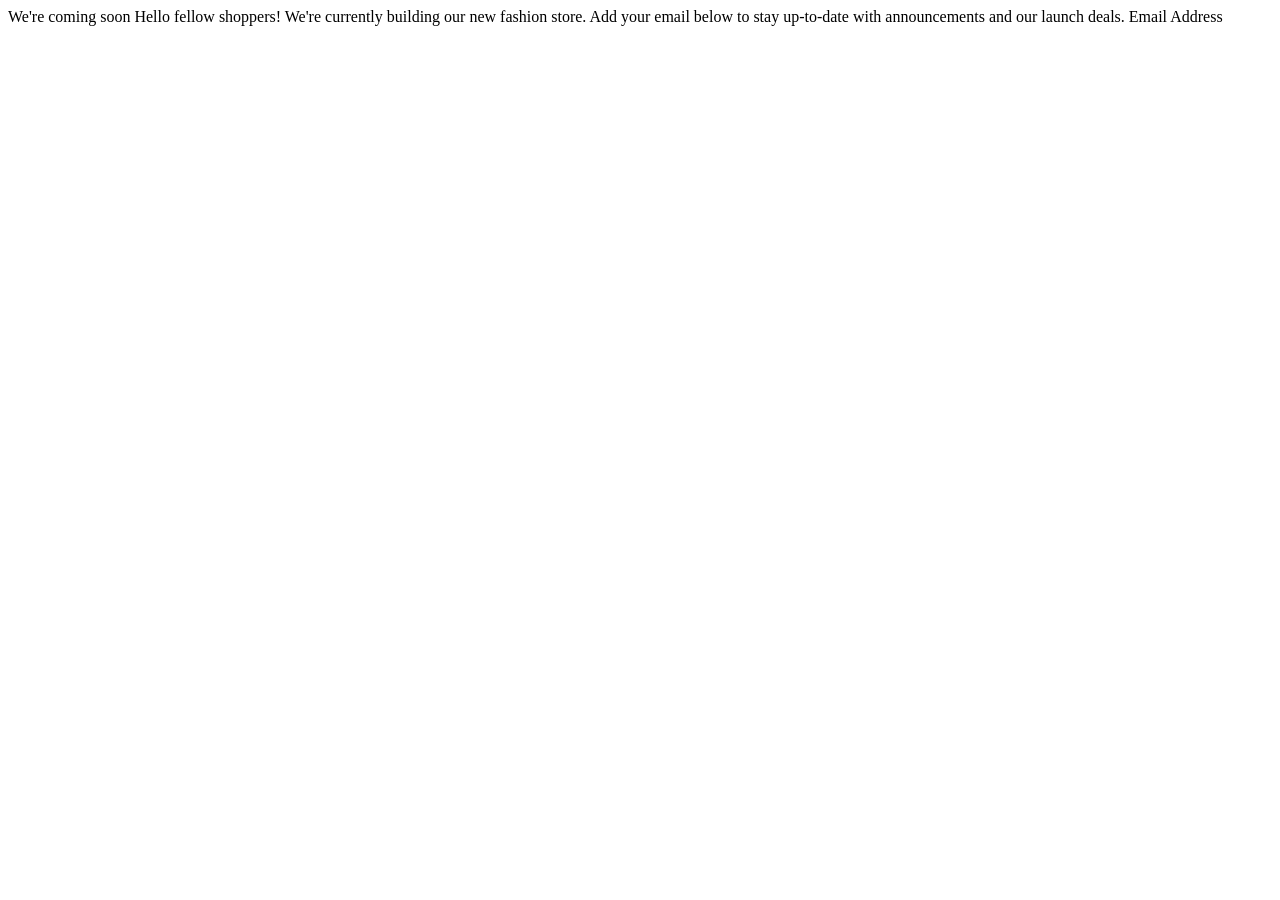
==== index.html @ 8860f9f2 "pushing files to remote" ====
<!DOCTYPE html>
<html lang="en">

<head>
    <meta charset="UTF-8">
    <meta name="viewport" content="width=device-width, initial-scale=1.0">
    <!-- displays site properly based on user's device -->

    <link rel="icon" type="image/png" sizes="32x32" href="./images/favicon-32x32.png">
    <link rel="stylesheet" href="styles.css">
    <title>Frontend Mentor | Base Apparel coming soon page</title>

</head>

<body>

    We're coming soon Hello fellow shoppers! We're currently building our new fashion store. Add your email below to stay up-to-date with announcements and our launch deals. Email Address

    <footer>
        <!--<p class="attribution">
            Challenge by <a href="https://www.frontendmentor.io?ref=challenge" target="_blank">Frontend Mentor</a>. Coded by <a href="#">Your Name Here</a>.
        </p>-->
    </footer>
</body>

</html>
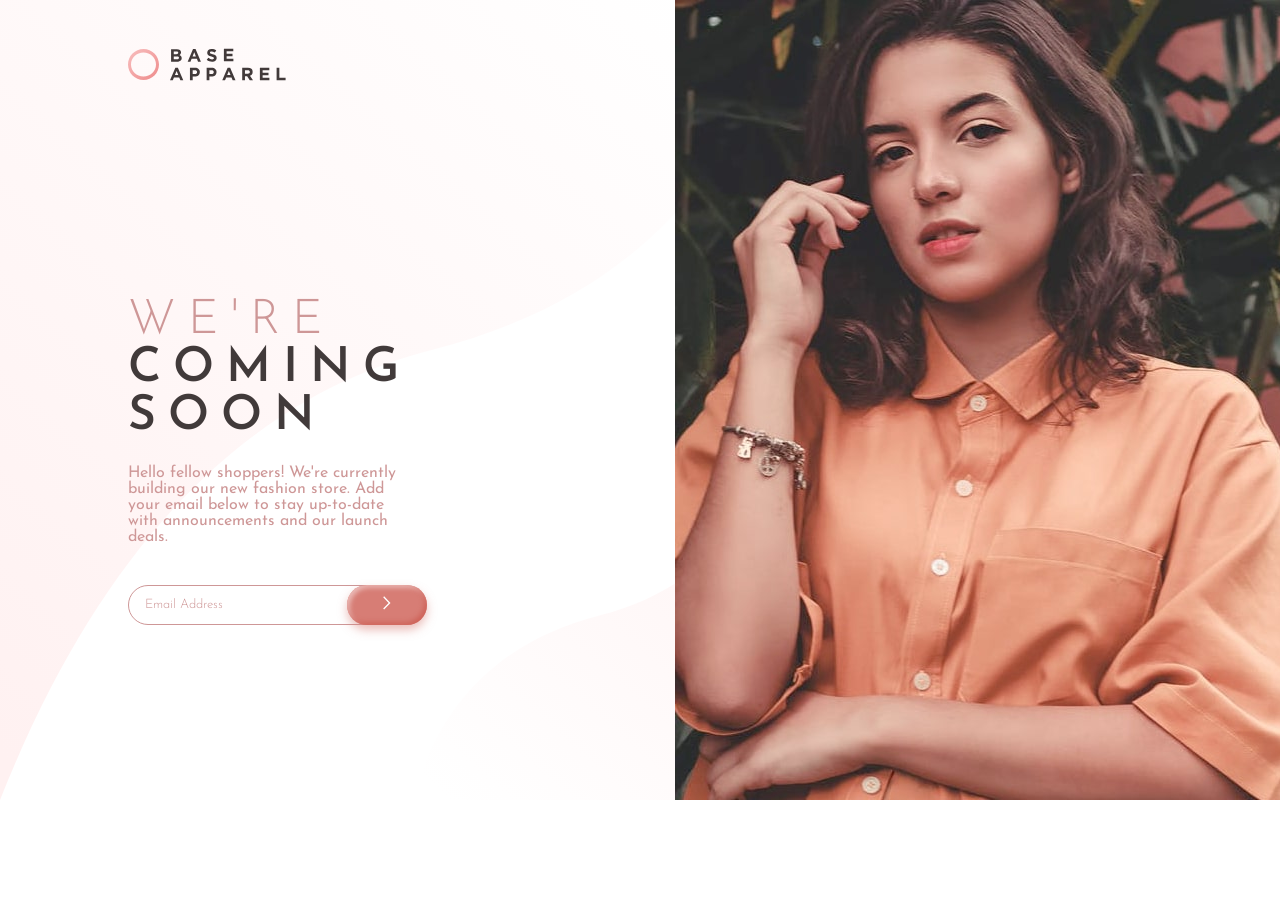
==== commit 9df333a9: "final solution" ====
--- a/index.html
+++ b/index.html
@@ -13,14 +13,31 @@
 </head>
 
 <body>
+    <main>
+        <div class="logo">
+            <img src="images/logo.svg" alt="logo">
+        </div>
+        <article>
+            <h1><span>We're</span> coming soon</h1>
+            <p>Hello fellow shoppers! We're currently building our new fashion store. Add your email below to stay up-to-date with announcements and our launch deals.</p>
+            <form novalidate>
+                <input type="email" placeholder="Email Address">
+                <span class="validity"></span>
+                <button type="submit"><img src="images/icon-arrow.svg" alt="submit button"></button>
+            </form>
+        </article>
+        <aside>
+            <img src="images/hero-desktop.jpg" alt="" role="presentation" class="img-desktop">
+            <img src="images/hero-mobile.jpg" alt="" role="presentation" class="img-mobile">
+        </aside>
 
-    We're coming soon Hello fellow shoppers! We're currently building our new fashion store. Add your email below to stay up-to-date with announcements and our launch deals. Email Address
-
+    </main>
     <footer>
         <!--<p class="attribution">
             Challenge by <a href="https://www.frontendmentor.io?ref=challenge" target="_blank">Frontend Mentor</a>. Coded by <a href="#">Your Name Here</a>.
         </p>-->
     </footer>
+    <script src="script.js"></script>
 </body>
 
 </html>
--- a/styles.css
+++ b/styles.css
@@ -0,0 +1,188 @@
+@font-face {
+    font-family: 'JS-SB';
+    src: url('fonts/JosefinSans-SemiBold.eot');
+    src: url('fonts/JosefinSans-SemiBold.eot?#iefix') format('embedded-opentype'), url('fonts/JosefinSans-SemiBold.woff2') format('woff2'), url('fonts/JosefinSans-SemiBold.woff') format('woff'), url('fonts/JosefinSans-SemiBold.ttf') format('truetype');
+    font-weight: 600;
+}
+
+@font-face {
+    font-family: 'JS-L';
+    src: url('fonts/JosefinSans-Light.eot');
+    src: url('fonts/JosefinSans-Light.eot?#iefix') format('embedded-opentype'), url('fonts/JosefinSans-Light.woff2') format('woff2'), url('fonts/JosefinSans-Light.woff') format('woff'), url('fonts/JosefinSans-Light.ttf') format('truetype');
+    font-weight: 300;
+}
+
+@font-face {
+    font-family: 'JS-R';
+    src: url('fonts/JosefinSans-Regular.eot');
+    src: url('fonts/JosefinSans-Regular.eot?#iefix') format('embedded-opentype'), url('fonts/JosefinSans-Regular.woff2') format('woff2'), url('fonts/JosefinSans-Regular.woff') format('woff'), url('fonts/JosefinSans-Regular.ttf') format('truetype');
+    font-weight: normal;
+}
+
+:root {
+    --desaturated-red: hsl(0, 36%, 70%);
+    --soft-red: hsl(0, 93%, 68%);
+    --dark-grayish-red: hsl(0, 6%, 24%);
+    --linear-1: linear-gradient(135deg, hsl(0, 0%, 100%), hsl(0, 100%, 98%));
+    --linear-2: linear-gradient(135deg, hsl(0, 80%, 86%), hsl(0, 74%, 74%));
+}
+
+*,
+*::before,
+*::after {
+    box-sizing: border-box;
+}
+
+body {
+    margin: 0;
+    background: url(images/bg-pattern-desktop.svg) no-repeat;
+    max-height: 100vh;
+}
+
+main {
+    display: grid;
+    column-gap: 2rem;
+    grid-template-areas: "logo aside""article aside";
+}
+
+.logo {
+    grid-area: logo;
+    padding: 3rem 14.5rem 0 8rem;
+}
+
+aside {
+    grid-area: aside;
+}
+
+h1 {
+    font-family: "JS-SB";
+    text-transform: uppercase;
+    font-size: 3rem;
+    letter-spacing: .75rem;
+    margin: 5rem 0 .5rem;
+    color: var(--dark-grayish-red);
+}
+
+span {
+    color: var(--desaturated-red);
+    font-family: "JS-L";
+    font-weight: 100;
+}
+
+p {
+    color: var(--desaturated-red);
+    font-family: 'JS-R';
+    margin-bottom: 2.5rem;
+}
+
+.img-mobile {
+    display: none;
+}
+
+.img-desktop {
+    max-height: 100vh;
+    max-width: 50vw;
+}
+
+article {
+    grid-area: article;
+    display: flex;
+    flex-direction: column;
+    padding: 0 14.5rem 3rem 8rem;
+}
+
+form {
+    position: relative;
+}
+
+input {
+    height: 2.5rem;
+    border-radius: 2rem;
+    width: 100%;
+    padding: 0 1rem;
+    border: var(--desaturated-red) 1px solid;
+    font-family: "JS-SB";
+    color: var(--dark-grayish-red);
+}
+
+input::placeholder {
+    font-family: "JS-L";
+    color: var(--desaturated-red);
+}
+
+button {
+    height: 2.5rem;
+    width: 5rem;
+    border-radius: 2rem;
+    box-shadow: inset -2.5px -2.5px 5px hsl(5, 55%, 55%, .75), 0 5px 10px hsl(5, 55%, 65%, .5), inset 2.5px 2.5px 5px hsl(5, 55%, 85%, .9);
+    border: none;
+    position: absolute;
+    top: 0;
+    right: -1rem;
+    background-color: hsl(5, 55%, 65%);
+    cursor: pointer;
+}
+
+button img {
+    margin: 0 auto;
+    width: .5rem;
+}
+
+.validity {
+    color: hsl(0, 100%, 50%, .75);
+    margin-left: 1rem;
+    font-size: .75rem;
+    font-family: "JS-SB";
+}
+
+input:focus {
+    border: var(--desaturated-red) 1px solid;
+    outline: none;
+}
+
+input:invalid {
+    border: 2px solid hsl(0, 100%, 50%, .75);
+}
+
+input:invalid+.validity::before {
+    content: url(images/icon-error.svg);
+    position: absolute;
+    right: 4.5rem;
+    top: .5rem;
+    color: red;
+}
+
+button:hover,
+button:focus {
+    background-color: hsl(5, 55%, 85%);
+    box-shadow: 0 10px 15px hsl(5, 55%, 55%, .5);
+    outline: none;
+}
+
+@media screen and (max-width: 745px) {
+    .img-desktop {
+        display: none;
+    }
+    .img-mobile {
+        display: block;
+        width: 100vw;
+    }
+    main {
+        display: flex;
+        flex-direction: column;
+    }
+    .logo {
+        padding: 2rem;
+    }
+    article {
+        order: 2;
+        padding: 0 2rem 2rem;
+        text-align: center;
+    }
+    aside {
+        order: 1;
+    }
+    button {
+        width: 3.5rem;
+    }
+}
